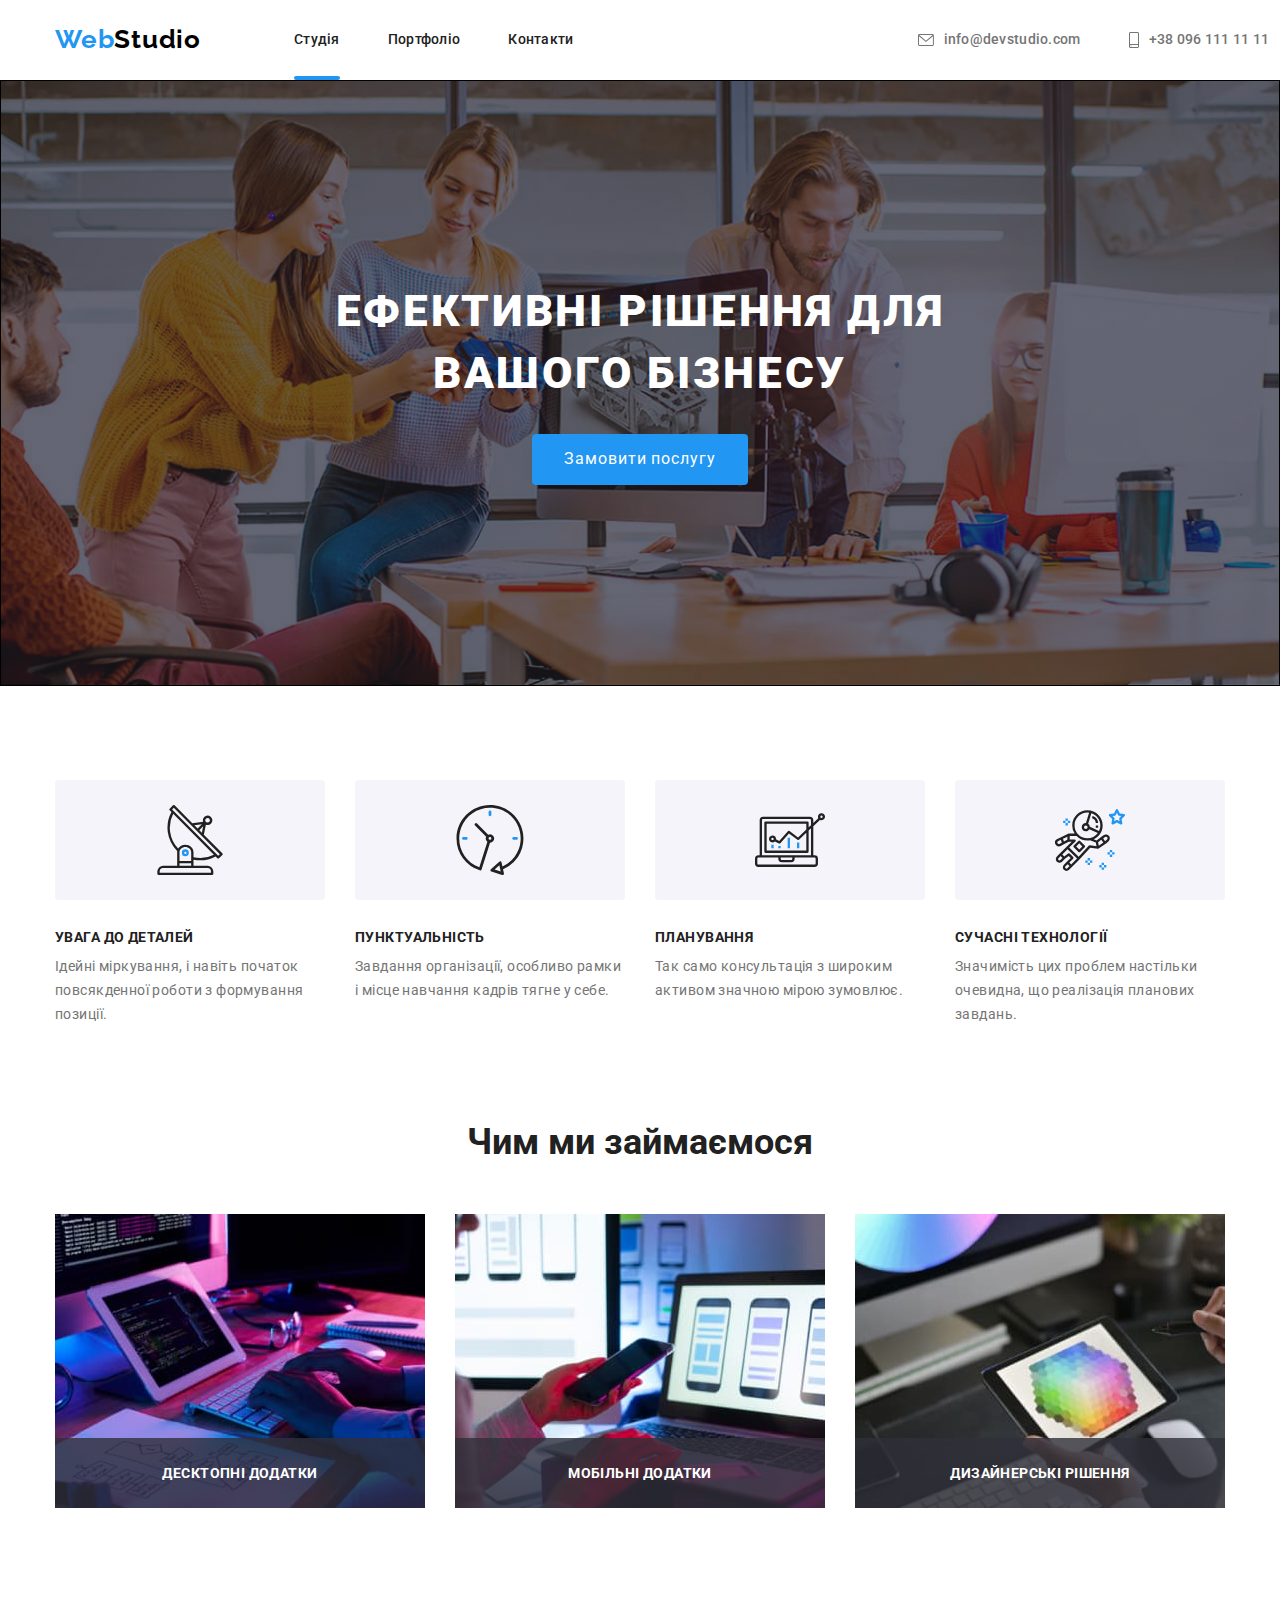
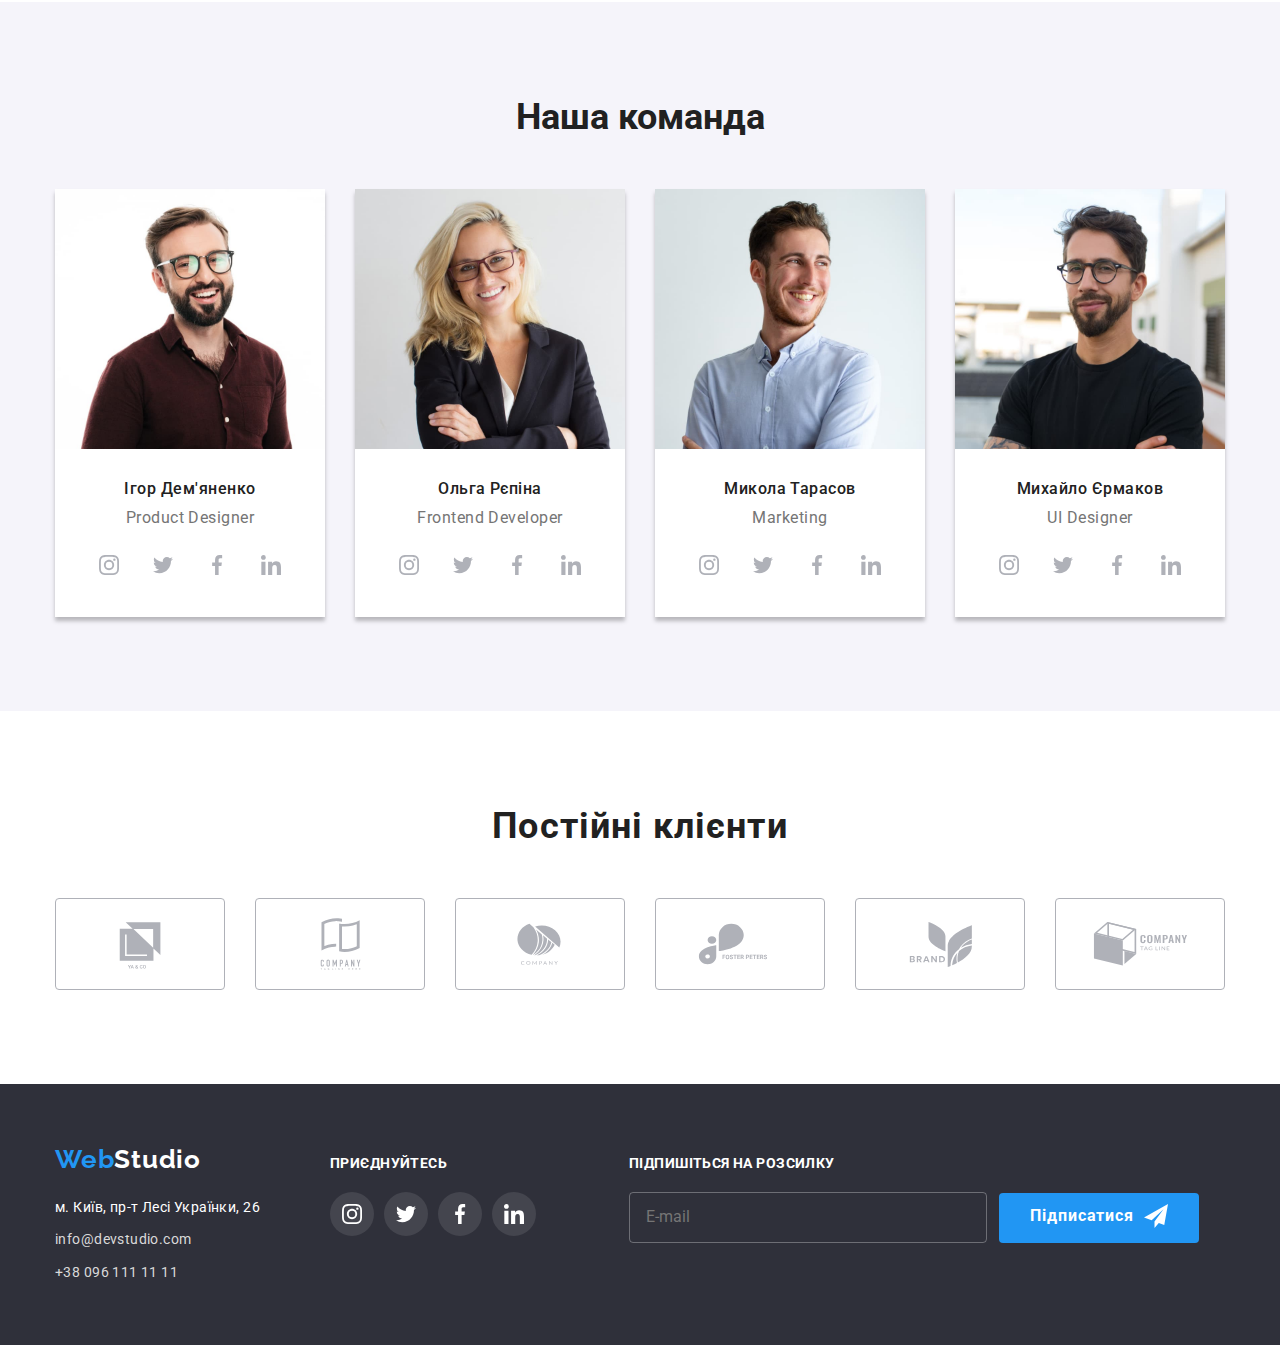
==== index.html @ 6f4618ee "added inputs to modal window" ====
<!DOCTYPE html>
<html lang="uk">
<head>
    <meta charset="UTF-8">
    <meta http-equiv="X-UA-Compatible" content="IE=edge">
    <meta name="viewport" content="width=device-width, initial-scale=1.0">
    <title>Студія</title>
    <link href="https://fonts.googleapis.com/css2?family=Raleway:wght@700&family=Roboto:wght@400;500;700;900&display=swap"
        rel="stylesheet" />
    <link rel="stylesheet" href="https://cdnjs.cloudflare.com/ajax/libs/modern-normalize/1.1.0/modern-normalize.min.css" />
    <link href="./css/styles.css" rel="stylesheet" />
</head>
<body>
   <header class="header header-index">
    <div class="container flex-container">
    <a href="./index.html" class="logo logo-header">Web<span class="studio">Studio</span></a>
    <nav class="navigation">
        <ul class="list nav-list">
            <li>
                <a href="./index.html" class="link index-link">Студія</a>
            </li>
            <li>
                <a href="./portfolio.html" class="link">Портфоліо</a>
            </li>
            <li>
                <a href="#" class="link">Контакти</a>
            </li>
        </ul>
    </nav>
    <ul class="list contact-list">
        <li>
            <a href="mailto:info@devstudio.com" class="contacts">
                <svg class="contacts-icon" width="16" height="12">
                    <use href="./images/icons.svg#icon-envelope"></use>
                </svg>
            info@devstudio.com</a>
        </li>
        <li>
            <a href="tel:+380961111111" class="contacts">
                <svg class="contacts-icon" width="10" height="16">
                    <use href="./images/icons.svg#icon-smartphone"></use>
                </svg>
            +38 096 111 11 11</a>
        </li>
    </ul>
    </div>
   </header> 
   <main>
    <!-- Шапка-->
    <div class="overlay">
    <section class="hero-section">
        <div class="container">
        <h1 class="hero-heading">Ефективні рішення для вашого бізнесу</h1>
        <button type="button" class="button" data-modal-open>Замовити послугу</button>
        </div>
    </section>
    </div>
    <!--Особливості-->
    <section class="features-section">
        <div class="container features-container">
        <h2 class="visually-hidden">Особливості</h2>
        <ul class="list features-list">
            <li class="feature">
                <div class="features-div">
                        <svg class="features-icon" width="70" height="70">
                            <use href="./images/icons.svg#icon-anthene"></use>
                        </svg>
                </div>
                <h3 class="second-heading">Увага до деталей</h3>
                <p class="paragraph">Ідейні міркування, і навіть початок повсякденної роботи з формування позиції.</p>
            </li>
            <li class="feature">
                <div class="features-div">
                    <svg class="features-icon" width="70" height="70">
                        <use href="./images/icons.svg#icon-clock"></use>
                    </svg>
                </div>
                <h3 class="second-heading">Пунктуальність</h3>
                <p class="paragraph">Завдання організації, особливо рамки і місце навчання кадрів тягне у себе.</p>
            </li>
            <li class="feature">
                <div class="features-div">
                    <svg class="features-icon" width="70" height="70">
                        <use href="./images/icons.svg#icon-diagramm"></use>
                    </svg>
                </div>
                <h3 class="second-heading">Планування</h3>
                <p class="paragraph">Так само консультація з широким активом значною мірою зумовлює.</p>
            </li>
            <li class="feature">
                <div class="features-div">
                    <svg class="features-icon" width="70" height="70">
                        <use href="./images/icons.svg#icon-astronaut-1"></use>
                    </svg>
                </div>
                <h3 class="second-heading">Сучасні технології</h3>
                <p class="paragraph">Значимість цих проблем настільки очевидна, що реалізація планових завдань.</p>
            </li>
        </ul>
        </div>
    </section>
    <!--Чим ми займаємося-->
    <section class="work-section">
        <div class="container">
        <h2 class="headings">Чим ми займаємося</h2>
        <ul class="list work-list">
            <li class="work-item">
            <div class="work-image">
                <img src="./images/box-1.jpg" alt="робота на ноутбуці" width="370" class="illustration" />
                <div class="work-description">
                    <p class="work-paragraph">десктопні додатки</p>
                </div>
            </div>
            </li>
            <li class="work-item">
            <div class="work-image">
                <img src="./images/box-2.jpg" alt="смартфон та нойтбук" width="370" class="illustration" />
                <div class="work-description">
                    <p class="work-paragraph">мобільні додатки</p>
                </div>
            </div>
            </li>
            <li class="work-item">
            <div class="work-image">
                <img src="./images/box-3.jpg" alt="кольорова палітра на планшеті" width="370" class="illustration" />
                <div class="work-description">
                    <p class="work-paragraph">дизайнерські рішення</p>
                </div>
            </div>
            </li>
        </ul>
        </div>
    </section>
    <!--Наша команда-->
    <section class="command-section">
        <div class="container">
        <h2 class="headings command-heading">Наша команда</h2>
        <ul class="list command-list">
            <li class="card">
                <img src="./images/member1.jpg" alt="хлопець в окулярах" width="270" />
                <div class="description">
                <h3 class="name">Ігор Дем'яненко</h3>
                <p lang="en">Product Designer</p>
                    <ul class="social-list">
                        <li>
                            <a href="#" class="social-div">
                                <svg  class="card-icon" width="20" height="20">
                                    <use href="./images/icons.svg#icon-instagram-card"></use>
                                </svg>
                            </a>
                        </li>
                        <li>
                            <a href="#" class="social-div">
                                <svg class="card-icon" width="20" height="20">
                                    <use href="./images/icons.svg#icon-twitter-card"></use>
                                </svg>
                            </a>
                        </li>
                        <li>
                            <a href="#" class="social-div">
                                    <svg class="card-icon" width="20" height="20">
                                        <use href="./images/icons.svg#icon-facebook-card"></use>
                                    </svg>
                            </a>
                        </li>
                        <li>
                            <a href="#" class="social-div">
                                    <svg class="card-icon" width="20" height="20">
                                        <use href="./images/icons.svg#icon-linkedin-card"></use>
                                    </svg>
                            </a>
                        </li>
                    </ul>
                </div>
            </li>
            <li class="card">
                <img src="./images/member2.jpg" alt="блондинка в окулярах" width="270" />
                <div class="description">
                <h3 class="name">Ольга Рєпіна</h3>
                <p lang="en">Frontend Developer</p>
                    <ul class="social-list">
                        <li>
                            <a href="#" class="social-div">
                                    <svg class="card-icon" width="20" height="20">
                                        <use href="./images/icons.svg#icon-instagram-card"></use>
                                    </svg>
                            </a>
                        </li>
                        <li>
                            <a href="#" class="social-div">
                                    <svg class="card-icon" width="20" height="20">
                                        <use href="./images/icons.svg#icon-twitter-card"></use>
                                    </svg>
                            </a>
                        </li>
                        <li>
                            <a href="#" class="social-div">
                                    <svg class="card-icon" width="20" height="20">
                                        <use href="./images/icons.svg#icon-facebook-card"></use>
                                    </svg>
                            </a>
                        </li>
                        <li>
                            <a href="#" class="social-div">
                                    <svg class="card-icon" width="20" height="20">
                                        <use href="./images/icons.svg#icon-linkedin-card"></use>
                                    </svg>
                            </a>
                        </li>
                    </ul>
            </li>
            <li class="card">
                <img src="./images/member3.jpg" alt="хлопець в білій сорочці" width="270" />
                <div class="description">
                <h3 class="name">Микола Тарасов</h3>
                <p lang="en">Marketing</p>
                    <ul class="social-list">
                        <li>
                            <a href="#" class="social-div">
                                    <svg class="card-icon" width="20" height="20">
                                        <use href="./images/icons.svg#icon-instagram-card"></use>
                                    </svg>
                            </a>
                        </li>
                        <li>
                            <a href="#" class="social-div">
                                    <svg class="card-icon" width="20" height="20">
                                        <use href="./images/icons.svg#icon-twitter-card"></use>
                                    </svg>
                            </a>
                        </li>
                        <li>
                            <a href="#" class="social-div">
                                    <svg class="card-icon" width="20" height="20">
                                        <use href="./images/icons.svg#icon-facebook-card"></use>
                                    </svg>
                            </a>
                        </li>
                        <li>
                            <a href="#" class="social-div">
                                    <svg class="card-icon" width="20" height="20">
                                        <use href="./images/icons.svg#icon-linkedin-card"></use>
                                    </svg>
                            </a>
                        </li>
                    </ul>
                </div>
            </li>
            <li class="card">
                <img src="./images/member4.jpg" alt="хлопець в окулярах" width="270" />
                <div class="description">
                <h3 class="name">Михайло Єрмаков</h3>
                <p lang="en">UI Designer</p>
                    <ul class="social-list">
                        <li>
                            <a href="#" class="social-div">
                                    <svg class="card-icon" width="20" height="20">
                                        <use href="./images/icons.svg#icon-instagram-card"></use>
                                    </svg>
                            </a>
                        </li>
                        <li>
                            <a href="#" class="social-div">
                                    <svg class="card-icon" width="20" height="20">
                                        <use href="./images/icons.svg#icon-twitter-card"></use>
                                    </svg>
                            </a>
                        </li>
                        <li>
                            <a href="#" class="social-div">
                                    <svg class="card-icon" width="20" height="20">
                                        <use href="./images/icons.svg#icon-facebook-card"></use>
                                    </svg>
                            </a>
                        </li>
                        <li>
                            <a href="#" class="social-div">
                                    <svg class="card-icon" width="20" height="20">
                                        <use href="./images/icons.svg#icon-linkedin-card"></use>
                                    </svg>
                            </a>
                        </li>
                    </ul>
                </div>
            </li>
        </ul>
        </div>
    </section>
    <!--Постійні клієнти-->
    <section class="clients">
        <div class="container">
        <h2 class="clients-heading">Постійні клієнти</h2>
        <ul class="clients-list">
            <li>
                <a href="#" class="clients-item">
                        <svg class="clients-logo" width="106" height="60">
                            <use href="./images/icons.svg#icon-client-1"></use>
                        </svg>
                </a>
            </li>
            <li>
                <a href="#" class="clients-item">
                        <svg class="clients-logo" width="106" height="60">
                            <use href="./images/icons.svg#icon-client-2"></use>
                        </svg>
                </a>
            </li>
            <li>
                <a href="#" class="clients-item">
                        <svg class="clients-logo" width="106" height="60">
                            <use href="./images/icons.svg#icon-client-3"></use>
                        </svg>
                </a>
            </li>
            <li>
                <a href="#" class="clients-item">
                        <svg class="clients-logo" width="106" height="60">
                            <use href="./images/icons.svg#icon-client-4"></use>
                        </svg>
                </a>
            </li>
            <li>
                <a href="#" class="clients-item">
                        <svg class="clients-logo" width="106" height="60">
                            <use href="./images/icons.svg#icon-client-5"></use>
                        </svg>
                </a>
            </li>
            <li>
                <a href="#" class="clients-item">
                        <svg class="clients-logo" width="106" height="60">
                            <use href="./images/icons.svg#icon-client-6"></use>
                        </svg>
                </a>
            </li>
        </ul>
        </div>
    </section>
   </main>
   <footer class="footer">
        <div class="container container-footer">
        <div class="footer-contacts">
        <a href="./index.html" class="logo logo-footer">Web<span class="span">Studio</span></a>
        <address class="address-footer">
            <ul class="list address-list">
                <li>
                    <a href="https://goo.gl/maps/hUavuSCWhN5DsAsW7" target="_blank" rel="noopener noreferrer nofollow" class="address">м. Київ, пр-т Лесі Українки, 26</a>
                </li>
                <li>
                    <a href="mailto:info@devstudio.com" class="contact">info@devstudio.com</a>
                </li>
                <li>
                    <a href="tel:+380961111111" class="contact">+38 096 111 11 11</a>
                </li>
            </ul>
        </address>
        </div>
        <div class="footer-socials">
            <p class="socials-heading">Приєднуйтесь</p>
            <ul class="footer-list">
                <li>
                    <a href="#" class="footer-icon">
                        <svg class="footer-svg" width="20" height="20">
                            <use href="./images/icons.svg#icon-instagram-card"></use>
                        </svg>
                    </a>
                </li>
                <li>
                   <a href="#" class="footer-icon">
                        <svg class="footer-svg" width="20" height="20">
                            <use href="./images/icons.svg#icon-twitter-card"></use>
                        </svg>
                    </a>
                </li>
                <li>
                    <a href="#" class="footer-icon">
                        <svg class="footer-svg" width="20" height="20">
                            <use href="./images/icons.svg#icon-facebook-card"></use>
                        </svg>
                    </a>
                </li>
                <li>
                    <a href="#" class="footer-icon">
                        <svg class="footer-svg" width="20" height="20">
                            <use href="./images/icons.svg#icon-linkedin-card"></use>
                        </svg>
                    </a>
                </li>
            </ul>
        </div>
            <form class="footer-form">
                <div class="footer-group">
                <label for="email" class="footer-label">Підпишіться на розсилку</label>
                <input type="email" name="email" id="email" placeholder="E-mail" />
                </div>
                <button type="submit" class="form-footer-button">Підписатися
                    <svg width="24" height="24">
                        <use href="./images/icons.svg#icon-send"></use>
                    </svg>
                </button>
            </form>
        </div>
   </footer>
   <div class="backdrop is-hidden" data-modal>
        <div class="modal">
            <button class="modal-close" data-modal-close>
                <svg class="close-button" width="18" height="18">
                    <use href="./images/close-icon.svg#icon-close"></use>
                </svg>
            </button>
            <form class="modal-form">
                <div role="group" aria-labelledby="modal-head">
            <p id="modal-head">Залиште свої дані, ми вам передзвонимо</p>
            <label for="name">Ім'я</label>
            <input type="text" name="name" id="name" />
            <label for="phone">Телефон</label>
            <input type="tel" name="tel" id="phone" />
            <label for="e-mail">Пошта</label>
            <input type="email" name="email" id="e-mail" />
            <label for="comment">Коментар</label>
            <textarea name="comment" id="comment" rows="5" placeholder="Введіть текст" ></textarea>
            <label for="checkbox">Погоджуюся з розсилкою та приймаю <a href="#">Умови договору</a></label>
            <input class="checkbox" type="checkbox" id="checkbox" value="Погоджуюся з розсилкою та приймаю Умови договору" name="checkbox" />
        </div>
   </div>
   <script src="./js/modal.js"></script>
</body>
</html>
---- css/styles.css ----
:root {
    --primary-background-color: #ffffff;
    --primary-heading-color: #212121;
    --accent-color: #2196f3;
    --primary-paragraph-color: #757575;
    --container-bg: #eeeeee; 
    --button-background: #f5f4fa; 
    --background-color: #2f303a;
    --contacts-footer: #d9d9d9; 
    --button-hover-focus: #188ce8; 
    --hero-bg-overlay: rgb(47, 48, 58, 0.4); 
    --hero-bg-color: #c4c4c4;
    --social-icons: #afb1b8;
}

* {
   margin: 0;
   padding: 0;
   outline: none;
}

body {
    background-color: var(--primary-background-color);
    color: var(--primary-heading-color);
    font-family: Roboto, sans-serif;
}

a, img {
   display: block;
}

/* header */
.logo,
.studio {
    color: var(--accent-color);
    font-family: Raleway, sans-serif;
    font-weight: 700;
    font-size: 26px;
    line-height: 1.2;
    text-decoration: none;
    letter-spacing: 0.03em;
}

.studio {
    color: #000000;
}

.header {
    background-color: var(--primary-background-color);
    border-bottom: 1px solid #eeeeee;
    margin-bottom: 0;
}

.link,
.contacts {
   position: relative;
   display: block;
   padding: 32px 0;
    color: var(--primary-heading-color);
    font-family: Roboto, sans-serif;
    font-weight: 500;
    font-size: 14px;
    line-height: 1.1;
    text-decoration:none;
    letter-spacing: 0.02em;

    transition-property: color;
    transition-duration: 250ms;
    transition-timing-function: cubic-bezier(0.4, 0, 0.2, 1);
}

.link:hover,
.link:focus,
.contacts:hover,
.contacts:focus{
    color: var(--accent-color);
}


.index-link::after,
.portfolio-header-link::after {
   position: absolute;
   bottom: 0;
   left: 0;
   content: '';
   display: block;
   width: 100%;
   height: 4px;
   background-color: var(--accent-color);
   border-radius: 2px;
   opacity: 1;

}

/*.link::after .index-link {
   opacity: 1;
}*/

.contacts {
   color: var(--primary-paragraph-color);
}
/* all lists */

 li {
    list-style-type:none;
    margin-bottom: 0;
 }
 
 /* hero */
 .hero-section {
    padding-top: 200px;
    padding-bottom: 200px;
    /*background-color: var(--background-color);*/
    text-align: center;
    max-width: 1600px;
    margin-left: auto;
    margin-right: auto;
    background-image: linear-gradient(to right, var(--hero-bg-overlay), var(--hero-bg-overlay)),
         url('../images/hero-background.jpg');
    background-size: cover;
    background-repeat: no-repeat;
    background-position: center;
    background-color: var(--hero-bg-color);
    border: 1px solid #000000;
 }

 .hero-heading {
    max-width: 696px;
    margin: 0 auto 30px;
    color: #ffffff;
    font-weight: 900;
    font-size: 44px;
    line-height: 1.4;
    text-transform: uppercase;
    letter-spacing: 0.06em;
 }

 .button:hover,
 .button:focus {
    background-color: var(--button-hover-focus);
    color: var(--primary-background-color);
 }

 /* Our features */

 .paragraph {
    color: var(--primary-paragraph-color);
    font-size:14px;
    font-weight:400;
    line-height:1.7;
    letter-spacing: 0.03em;
    margin-bottom: 0;
    margin-top: 0;
 }

 .second-heading {
    margin-bottom: 10px;
    margin-top: 0;
    font-size:14px;
    font-weight:700;
    line-height:1.1;
    text-transform: uppercase;
    letter-spacing: 0.03em;
 }

 .headings {
   margin-bottom: 50px;
   margin-left: auto;
   margin-right: auto;
   margin-top: 0;
    font-size:36px;
    font-weight:700;
    line-height:1.2;
    text-align:center;
 }

 /* Command */

 .command-section {
    background-color: var(--button-background);
    padding-top: 94px;
    padding-bottom: 94px;
 }

 .card {
    background-color: var(--primary-background-color);
 }

 .name {
    margin-bottom: 10px;
    margin-top: 0;
    font-weight: 500;
    font-size: 16px;
    line-height: 1.2;
    letter-spacing: 0.03em;
 }

 .description>p {
    margin-top: 0;
    margin-bottom: 0;
    color: var(--primary-paragraph-color);
    font-weight:400;
    font-size:16px;
    line-height:1.2;
    letter-spacing: 0.03em;
 }

 /* Footer */

 .footer {
   padding-top: 60px;
   padding-bottom: 60px;
   background-color: var(--background-color);
 }

 .span {
    color: var(--primary-background-color);
    letter-spacing: 0.03em;
 }

 .contact,
 .address {
    color: var(--contacts-footer);
    font-family: Roboto, sans-serif;
    font-weight: 400;
    font-size: 14px;
    line-height: 1.7;
    font-style:normal;
    text-decoration:none;
    letter-spacing:0.03em;

    transition-property: color;
    transition-duration: 250ms;
    transition-timing-function:cubic-bezier(0.4, 0, 0.2, 1);
 }

 .address {
    color: var(--primary-background-color);
 }

 /* Portfolio */
 .filter {
    display: block;
    padding: 6px 22px;
    margin-right: 8px;
    border-radius: 4px;
    background-color: var(--button-background);
    color:inherit;
    border: none;
    font-family:inherit;
    font-size:16px;
    font-weight:500;
    line-height:1.6;
    letter-spacing: 0.03em;

    transition-property: background-color, color, cursor, box-shadow;
    transition-duration: 250ms;
    transition-timing-function: cubic-bezier(0.4, 0, 0.2, 1);
 }

 .filter:hover,
 .filter:focus {
   background-color: var(--accent-color);
   color: var(--primary-background-color);
   cursor:pointer;
   box-shadow: 0px 2px 2px 0px rgba(0, 0, 0, 0.12),
    0px 1px 2px 0px rgba(0, 0, 0, 0.08),
    0px 3px 1px 0px rgba(0, 0, 0, 0.1);
 }

 .address:hover,
 .address:focus {
   color: var(--accent-color);
 }

 .contact:hover,
 .contact:focus {
   color:var(--accent-color);
 }

 .visually-hidden {
   position: absolute;
   white-space: nowrap;
   width: 1px;
   height: 1px;
   overflow: hidden;
   border: 0;
   padding: 0;
   clip: rect(0 0 0 0);
   clip-path: inset(50%);
   margin: -1px;
 }

 .portfolio-link {
   color: var(--primary-heading-color);
   text-decoration: none;

   transition-property: box-shadow;
   transition-duration: 250ms;
   transition-timing-function:cubic-bezier(0.4, 0, 0.2, 1);
 }

 .portfolio-link:hover,
 .portfolio-link:focus {
   box-shadow: 0px 4px 4px 0px rgba(0, 0, 0, 0.25);
 }

 .card-heading {
   margin-bottom: 4px;
   margin-top: 0;
   font-weight: 700;
   font-size: 18px;
   line-height: 2;
   letter-spacing: o.06em;
 }

 .link-paragraph {
   margin-top: 0;
   margin-bottom: 0;
   color: var(--primary-paragraph-color);
   font-weight: 400;
   font-size: 16px;
   line-height: 2;
   letter-spacing: 0.06em;
 }

 /* block model */

.container {
   width: 1200px;
   padding-left: 15px;
   padding-right: 15px;
   margin-left: auto;
   margin-right: auto;
}

 .logo-header {
   box-sizing: border-box;
   display: inline-block;
   padding-top: 24px;
   padding-bottom: 25px;
 }

 .list {
   padding: 0;
   margin: 0;
 }

 .button {
   display: block;
   padding: 10px 32px;
   margin-top: 30px;
   margin-left: auto;
   margin-right: auto;
   border: none;
   border-radius: 4px;
   background-color: var(--accent-color);
   color: var(--primary-background-color);
   font-family: inherit;
   font-size: 16px;
   line-height: 1.9;
   cursor: pointer;
   letter-spacing: 0.06em;

   transition-property: background-color;
   transition-duration: 250ms;
   transition-timing-function: cubic-bezier(0.4, 0, 0.2, 1);
 }

 .features-list {
   display: flex;
 }

 .feature {
   width: 270px;
 } 
 
 .work-list {
   display: flex;
 }

 section {
   margin-top: 0;
   margin-bottom: 0;
 }

 .command-heading {
   margin-left: auto;
   margin-right: auto
   margin-bottom: 50px;
 }

 .command-list {
   display: flex;
 }

 .logo-footer {
   display: block;
   margin-bottom: 20px;
   
 }

 .address-footer {
   display: inline-block;
   box-sizing: border-box;
  
 }

 .block {
   display: inline-block;
 }

 .contact {
   margin-top: 9px;
 }

 /* portfolio-block-model */

 .filter-list {
   display: flex;
   margin-right: auto;
   margin-left: auto;
   margin-bottom: 50px;
   justify-content: center;
 }

.list.card-list {
   display: flex;
   flex-wrap: wrap;
   margin-right: -30px;
   margin-bottom: -30px;
}

/* flex */
.nav-list {
   display: flex;
   justify-content: space-between;
   margin-right: 344px;
}

.contact-list {
   display: flex;
   align-items: center;
}

.nav-list li:not(:last-child) {
   margin-right: 48px;
}

.contact-list li:not(:last-child) {
   margin-right: 48px;
}

.container.flex-container {
   display: flex;
   align-items: center;
}

.nav-list li {
   padding: 32px, 0;
}

.features-list > li:not(:last-child) {
   margin-right: 30px;
}

.description {
   text-align: center;
   padding-bottom: 30px;
}

.command-list > .card:not(:last-child) {
   margin-right: 30px;
}

.filter.marketing {
   margin-right: 0;
}

.flex-card {
   flex-basis:calc(100% / 3 - 30px);
   margin-right: 30px;
   margin-bottom: 30px;
   overflow: hidden;

   transition-property: opacity, box-shadow;
   transition-duration: 250ms;
   transition-timing-function: cubic-bezier(0.4, 0, 0.2, 1); 
}

.flex-card:hover,
.flex-card:focus {
   box-shadow: 0px 4px 4px 0px #00000040;
}

.card-description {
   padding: 20px 24px;
   border: 1px solid #eeeeee;
   border-top: none;
}

.navigation {
   margin-left: 93px;
}

.features-section {
   padding-top: 94px;
   padding-bottom: 94px;
}

.work-section {
   padding-bottom: 94px;
}

.work-item:not(:last-child) {
   margin-right: 30px;
}

.work-image {
   position: relative;
}

.description {
   padding-top: 30px;
   padding-bottom: 30px;
}

.filter-section {
   padding-top: 94px;
   padding-bottom: 94px;
}

.container-footer {
   display: flex;
   align-items: baseline;
}

/* svg */
.contacts-icon {
   fill: var(--primary-paragraph-color);
   margin-right: 10px;
   display: inline-block;
   transition-property: fill;
   transition-duration: 250ms;
   transition-timing-function: cubic-bezier(0.4, 0, 0.2, 1);
}

.contacts {
   display: flex;
   align-items: center;
   transition-property: fill;
   transition-duration: 250ms;
   transition-timing-function: cubic-bezier(0.4, 0, 0.2, 1);
}

.contact-list > li:last-child {
   min-width: 142px;
}

.contacts:hover .contacts-icon,
.contacts:focus .contacts-icon  {
   fill: var(--accent-color);
}

/*features*/
.features-div {
   margin-bottom: 30px;
   width: 270px;
   height: 120px;
   background-color: var(--button-background);
   border: none;
   border-radius: 4px;
}

.features-icon {
   margin: 25px 100px;
}

/* command */
.social-list {
   margin-top: 16px;
   justify-content: center;
   padding-left: 0;
}
.command-list > .card {
   box-shadow: 0px 4px 4px 0px rgba(0, 0, 0, 0.25);
}

.social-list {
   display: flex;
}

.social-div {
   width: 44px;
   height: 44px;
   border-radius: 22px;  
   background-color: #ffffff;

   transition-property: background-color, fill;
   transition-duration: 250ms;
   transition-timing-function: cubic-bezier(0.4, 0, 0.2, 1);
}

.card-icon {
   fill: var(--social-icons);
   margin: 12px;

   transition-property: fill;
   transition-duration: 250ms;
   transition-timing-function: cubic-bezier(0.4, 0, 0.2, 1);
}

.social-list > li:not(:last-child) {
   margin-right: 10px;
}

.social-div:hover,
.social-div:focus {
   background-color: var(--accent-color);
   fill: #fff;
}

.card-icon:hover,
.card-icon:focus {
   fill: var(--primary-background-color);
}

.social-div:hover .card-icon, 
.social-div:focus .card-icon {
   fill: var(--primary-background-color);
}


/* Clients */
.clients {
   padding-top: 94px;
   padding-bottom: 94px;
}

.clients-heading {
   margin-left: auto;
   margin-right: auto;
   text-align: center;
   font-weight: 700;
   font-size: 36px;
   line-height: 1.2;
   letter-spacing: 0.03em;
}

.clients-list {
   display: flex;
   margin-top: 50px;
   margin-left: auto;
   margin-right: auto;
}

.clients-item {
   width: 170px;
   height: 92px;
   border: 1px solid rgba(175, 177, 184, 1);
   border-radius: 4px;

   transition-property: border-color, fill;
   transition-duration: 250ms;
   transition-timing-function: cubic-bezier(0.4, 0, 0.2, 1);
   
}

.clients-list > li:not(:last-child) {
   margin-right: 30px;
}

.clients-item:hover,
.clients-item:focus {
   border-color: #2196f3;
}

.clients-item:hover > .clients-logo,
.clients-item:focus > .clients-logo {
   fill: #2196f3;
}

.clients-logo {
   fill: var(--social-icons);
   margin: 16px 32px;

   transition-property: fill;
   transition-duration: 250ms;
   transition-timing-function: cubic-bezier(0.4, 0, 0.2, 1);
}

 .clients-item > use:hover,
 .clients-item > use:focus {
   border-color: transparent;
 }
/* footer */
.socials-heading {
   color: var(--primary-background-color);
   font-size: 14px;
   font-weight: 700;
   line-height: 1.2;
   letter-spacing: 0.03em;
   text-transform: uppercase;
}

.footer-socials {
   margin-left: 70px;
}

.footer-icon {
   width: 44px;
   height: 44px;
   border-radius: 22px;
   background-color: rgba(255, 255, 255, 0.1);

   transition-property: background-color;
   transition-duration: 250ms;
   transition-timing-function: cubic-bezier(0.4, 0, 0.2, 1);
}

.footer-svg {
   margin: 12px;
   fill: var(--primary-background-color);
}

.footer-list {
   display: flex;
   margin-top: 20px;
   padding-left: 0;
}

.footer-list > li:not(:last-child) {
   margin-right: 10px;
}

.footer-icon:hover,
.footer-icon:focus {
   background-color: var(--accent-color);
}

.footer-icon:focus {
   background-color: var(--accent-color);
}
/*position*/

.work-description {
   position: absolute;
   left: 0;
   bottom: 0;
   width: 100%;
   height: 70px;
   padding-top: 27px;
   padding-bottom: 27px;
   background-color: rgba(47, 48, 58, 0.8);
}

.work-paragraph {
   font-weight: 700;
   font-size: 14px;
   line-height: 1.2;
   text-align: center;
   color: var(--primary-background-color);
   letter-spacing: 0.03em;
   text-transform: uppercase;
}

.card-thumb {
   position: relative;
   overflow: hidden;

   transition-property: opacity, transform;
   transition-duration: 250ms;
   transition-timing-function: cubic-bezier(0.4, 0, 0.2, 1);
}

.card-thumb::before {
   position: absolute;
   top: 0;
   left: 0;
   content: '';
   width: 100%;
   height: 294px;
   background-color:rgba(33, 150, 243, 0.9);
   display: inline-block;
   opacity: 0;
   transform: translateY(100%);

   transition-property: opacity, transform;
   transition-duration: 250ms;
   transition-timing-function:cubic-bezier(0.4, 0, 0.2, 1);

}

.flex-card:hover > .card-thumb::before,
.flex-card:hover>.card-thumb>.card-hover {
   opacity:1;
   transform: translateY(0);
}

.flex-card:focus-within>.card-thumb::before,
.flex-card:focus-within>.card-thumb>.card-hover {
   opacity: 1;
   transform: translateY(0);
}

.card-hover {
   position: absolute;
   width: 322px;
   height: 168px;
   padding: 63px 24px;
   font-weight: 400;
   font-size: 18px;
   line-height: 1.6;
   letter-spacing: 0.03em;
   color: var(--primary-background-color);
   opacity: 0;
   transform: translateY(294px);

   transition-property: opacity, transform;
   transition-duration: 250ms;
   transition-timing-function: cubic-bezier(0.4, 0, 0.2, 1);
}

.backdrop {
   position: fixed;
   opacity: 1;
   top: 0;
   left: 0;
   width: 100%;
   height: 100%;
   background-color: rgba(0, 0, 0, 0.2);

   transition: opacity 250ms cubic-bezier(0.4, 0, 0.2, 1),
               visibility 250ms cubic-bezier(0.4, 0, 0.2, 1);
}

.backdrop.is-hidden {
   opacity: 0;
   pointer-events: none;
   visibility: hidden;

   transition: opacity 250ms cubic-bezier(0.4, 0, 0.2, 1),
               visibility 250ms cubic-bezier(0.4, 0, 0.2, 1);
}

.backdrop.is-hidden .modal {
   transform: translate(-50%, -50%) scale(0.9);
   transition: transform 250ms cubic-bezier(0.4, 0, 0.2, 1);
}

.modal {
   position: relative;
   top: 50%;
   left: 50%;
   transform: translate(-50%, -50%);
   padding: 40px;
   width: 528px;
   height: 581px;
   background-color: var(--primary-background-color);

   transform: translate(-50%, -50%) scale(1);
   transition: transform 250ms cubic-bezier(0.4, 0, 0.2, 1);
            
}

.modal-close {
   position: absolute;
   top: 8px;
   right: 8px;
   width: 30px;
   height: 30px;
   display: flex;
   align-items: center;
   justify-content: center;
   padding: 6px;
   border-radius: 50%;
   background-color: var(--primary-background-color);
   border: 1px solid rgba(0, 0, 0, 0.1);
}

.close-button {
   cursor: pointer;
}

.close-button > use {
   fill: #000000;
}

.header.header-index {
   border: none;
}

.footer-label {
   display: block;
   margin-bottom: 20px;
   text-transform: uppercase;
   font-weight: 700;
   font-size: 14px;
   line-height: 1.2;
   letter-spacing: 0.03em;
   color: var(--primary-background-color);
}

.footer-form input {
   width: 358px;
   padding: 15px 16px;
   border-radius: 4px;
   border: 1px solid rgba(255, 255, 255, 0.3);
   background-color: transparent;

   transition: border 250ms cubic-bezier(0.4, 0, 0.2, 1);
}

.footer-form input:hover,
.footer-form input:focus {
   border: 1px solid var(--accent-color);
}

.footer-form input:placeholder {
   font-weight: 400;
   font-size: 16px;
   line-height: 1.25;
   letter-spacing: 0.03em;
   color: rgba(255, 255, 255, 0.6);
}

.form-footer-button {
   display: flex;
   justify-content: center;
   align-items: center;
   width: 200px;
   height: 50px;
   margin-left: 12px;
   padding: 10px 28px 13px 28px;
   border-radius: 4px;
   border: none;
   background-color: var(--accent-color);

   font-weight: 700;
   font-size: 16px;
   line-height: 1.875;
   letter-spacing: 0.06em;
   text-align: center;
   color: var(--primary-background-color);

   transition: background-color, box-shadow 250ms cubic-bezier(0.4, 0, 0.2, 1);
}

.form-footer-button:hover,
.form-footer-button:focus-within {
   background-color: var(--button-hover-focus);
   box-shadow: 0px 4px 4px 0px rgba(0, 0, 0, 0.25);
}

.footer-form use {
   fill: var(--primary-background-color);
}

.footer-form svg {
   margin-left: 10px;
}

.footer-form {
   display: flex;
   align-items: flex-end;
   width: 573px;
   margin-left: 93px;
}

.modal p {
   font-weight: 700;
   font-size: 20px;
   line-height: 1.172;
   letter-spacing: 0.03em;
   text-align: center;
   margin-bottom: 12px;
}

.modal-form label {
   font-weight: 400;
   font-size: 12px;
   line-height: 1.2;
   letter-spacing: 0.01em;
   color: var(--primary-paragraph-color);
}

.modal-form input {
   width: 100%;
   height: 40px;
   margin-top: 4px;
   margin-bottom: 10px;
   padding: 11px 12px;
   border: 1px solid rgba(33, 33, 33, 0.2);
   border-radius: 4px;
}

.modal-form textarea {
   width: 100%;
   margin-top: 4px;
   margin-bottom: 20px;
   padding: 12px 16px;
   border: 1px solid rgba(33, 33, 33, 0.2);
   border-radius: 4px;
   resize: none;
}

.modal-form textarea::placeholder {
   font-weight: 400;
   font-size: 12px;
   line-height: 1.2;
   letter-spacing: 0.01em;
   color: rgba(117, 117, 117, 0.5);
}

label > a {
   display: inline-block;
}

.checkbox {
   width: 16px;
   height: 15px;
}
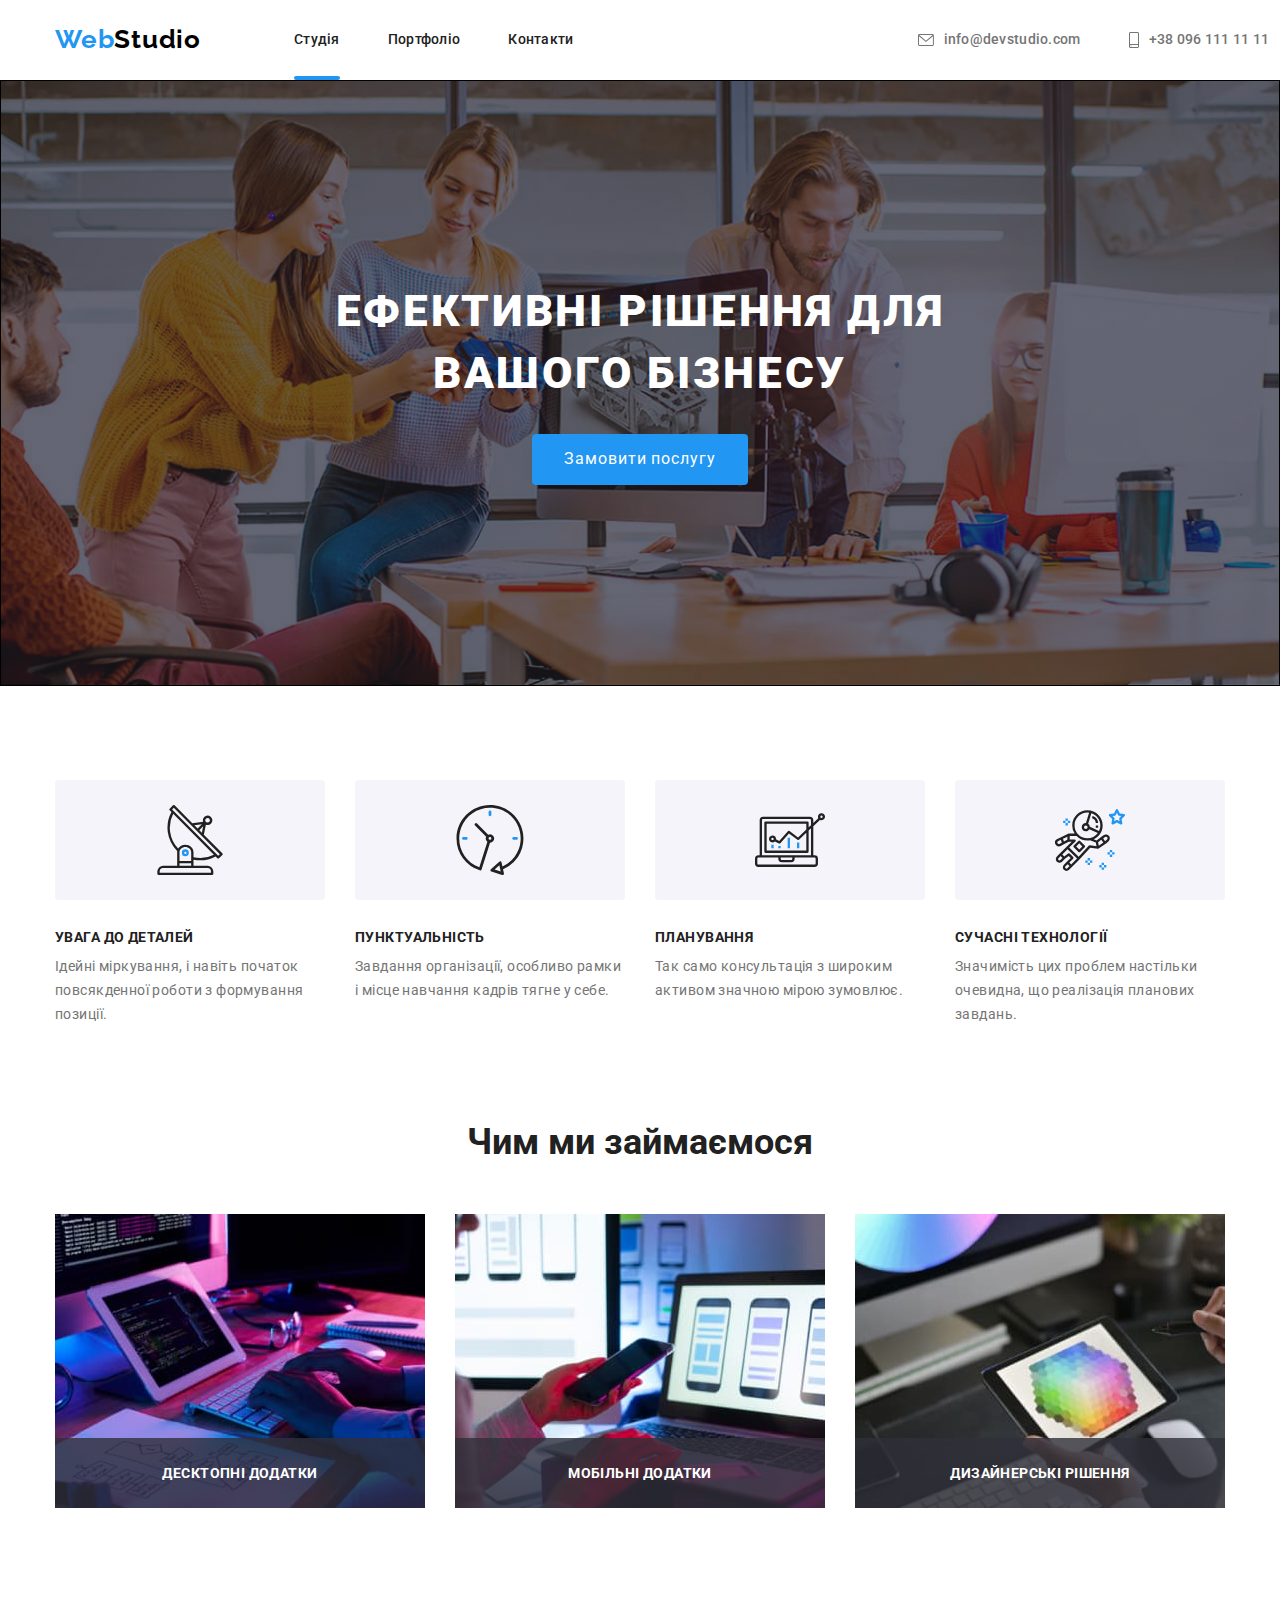
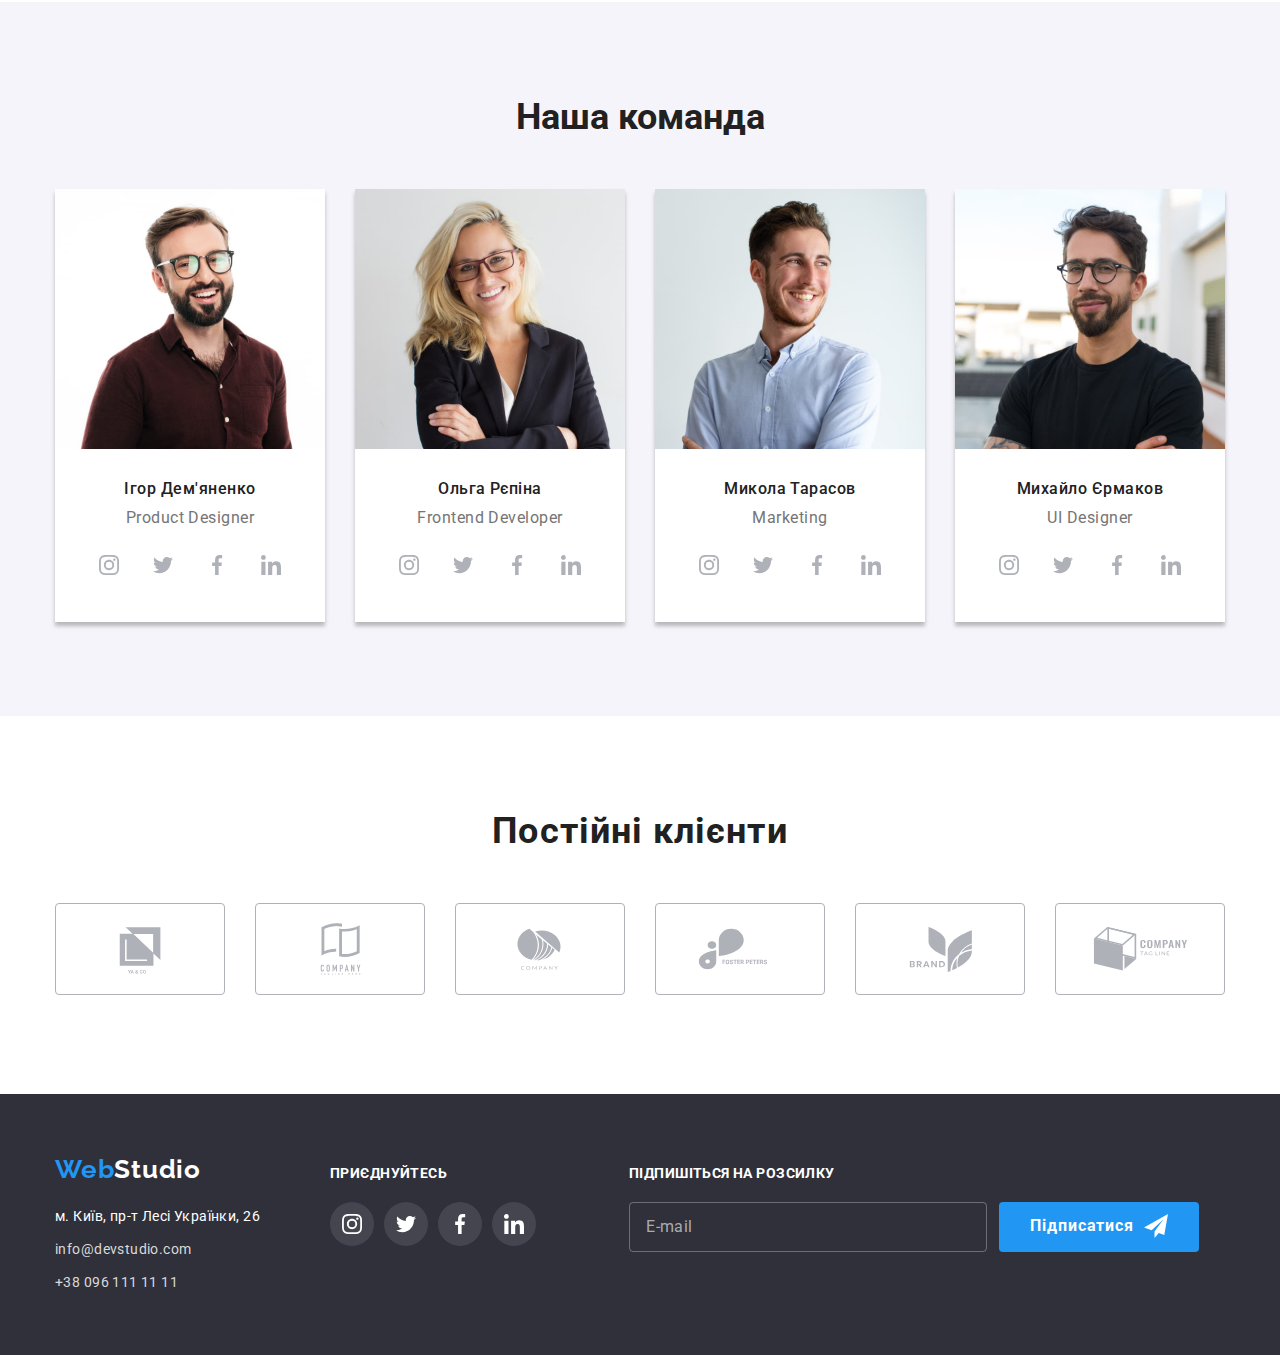
==== commit 66207544: "corrected mistakes" ====
--- a/index.html
+++ b/index.html
@@ -405,23 +405,47 @@
         <div class="modal">
             <button class="modal-close" data-modal-close>
                 <svg class="close-button" width="18" height="18">
-                    <use href="./images/close-icon.svg#icon-close"></use>
+                    <use href="./images/icons.svg#icon-close"></use>
                 </svg>
             </button>
             <form class="modal-form">
                 <div role="group" aria-labelledby="modal-head">
             <p id="modal-head">Залиште свої дані, ми вам передзвонимо</p>
-            <label for="name">Ім'я</label>
-            <input type="text" name="name" id="name" />
-            <label for="phone">Телефон</label>
-            <input type="tel" name="tel" id="phone" />
-            <label for="e-mail">Пошта</label>
-            <input type="email" name="email" id="e-mail" />
-            <label for="comment">Коментар</label>
-            <textarea name="comment" id="comment" rows="5" placeholder="Введіть текст" ></textarea>
-            <label for="checkbox">Погоджуюся з розсилкою та приймаю <a href="#">Умови договору</a></label>
-            <input class="checkbox" type="checkbox" id="checkbox" value="Погоджуюся з розсилкою та приймаю Умови договору" name="checkbox" />
-        </div>
+            <label>Ім'я
+            <input class="modal-input" type="text" name="name" />
+            <svg class="icon-modal" width="18" height="18">
+                <use href="./images/icons.svg#icon-person"></use>
+            </svg>
+            </label>
+            <label>Телефон
+            <input class="modal-input" type="tel" name="tel" />
+            <svg class="icon-modal" width="18" height="18">
+                <use href="./images/icons.svg#icon-phone"></use>
+            </label>
+            <label>Пошта
+            <input class="modal-input" type="email" name="email" />
+            <svg class="icon-modal" width="18" height="18">
+                <use href="./images/icons.svg#icon-email"></use>
+            </svg>
+            </label>
+            <label>Коментар
+            <textarea name="comment" rows="5" placeholder="Введіть текст" ></textarea>
+            </label>
+            <label class="checkbox-label">
+                <svg width="16" height="15" class="checkbox-border">
+                    <use href="./images/icons.svg#icon-border" class="check-border"></use>
+                </svg>
+            <input type="checkbox" class="checkbox-input" value="Погоджуюся з розсилкою та приймаю Умови договору" enabled name="checkbox" />
+            <svg width="15" height="15" class="checkbox-icon">
+                <use href="./images/icons.svg#icon-icon-check-1" class="check-icon"></use>
+            </svg>
+            <span class="checkbox-text">
+            Погоджуюся з розсилкою та приймаю <a href="#" class="contract">Умови договору</a>
+            </span>
+            </label>
+        <button type="submit">Відправити</button>
+        </div>
+        </form>
    </div>
    <script src="./js/modal.js"></script>
 </body>
--- a/css/styles.css
+++ b/css/styles.css
@@ -16,7 +16,7 @@
 * {
    margin: 0;
    padding: 0;
-   outline: none;
+
 }
 
 body {
@@ -25,8 +25,12 @@
     font-family: Roboto, sans-serif;
 }
 
-a, img {
+img {
    display: block;
+}
+
+a {
+   display: inline-block;
 }
 
 /* header */
@@ -856,6 +860,7 @@
    padding: 40px;
    width: 528px;
    height: 581px;
+   border-radius: 4px;
    background-color: var(--primary-background-color);
 
    transform: translate(-50%, -50%) scale(1);
@@ -876,6 +881,9 @@
    border-radius: 50%;
    background-color: var(--primary-background-color);
    border: 1px solid rgba(0, 0, 0, 0.1);
+   cursor: pointer;
+
+   transition: fill 250ms cubic-bezier(0.4, 0, 0.2, 1);
 }
 
 .close-button {
@@ -884,6 +892,7 @@
 
 .close-button > use {
    fill: #000000;
+   transition: fill 250ms cubic-bezier(0.4, 0, 0.2, 1);
 }
 
 .header.header-index {
@@ -914,9 +923,18 @@
 .footer-form input:hover,
 .footer-form input:focus {
    border: 1px solid var(--accent-color);
-}
-
-.footer-form input:placeholder {
+   outline: var(--accent-color);
+}
+
+.footer-form input::placeholder {
+   font-weight: 400;
+   font-size: 16px;
+   line-height: 1.25;
+   letter-spacing: 0.03em;
+   color: rgba(255, 255, 255, 0.6);
+}
+
+.footer-form input:not(:placeholder-shown) {
    font-weight: 400;
    font-size: 16px;
    line-height: 1.25;
@@ -935,6 +953,7 @@
    border-radius: 4px;
    border: none;
    background-color: var(--accent-color);
+   cursor: pointer;
 
    font-weight: 700;
    font-size: 16px;
@@ -965,6 +984,10 @@
    align-items: flex-end;
    width: 573px;
    margin-left: 93px;
+}
+
+.modal-form {
+   padding-bottom: 30px;
 }
 
 .modal p {
@@ -977,6 +1000,8 @@
 }
 
 .modal-form label {
+   position: relative;
+
    font-weight: 400;
    font-size: 12px;
    line-height: 1.2;
@@ -984,24 +1009,32 @@
    color: var(--primary-paragraph-color);
 }
 
-.modal-form input {
+.modal-input {
    width: 100%;
    height: 40px;
    margin-top: 4px;
    margin-bottom: 10px;
-   padding: 11px 12px;
+   padding: 11px 12px 11px 42px;
    border: 1px solid rgba(33, 33, 33, 0.2);
    border-radius: 4px;
+
+   transition: fill, border-color 250ms cubic-bezier(0.4, 0, 0.2, 1);
+}
+
+.modal-input + svg {
+   transition: fill 250ms cubic-bezier(0.4, 0, 0.2, 1);
 }
 
 .modal-form textarea {
    width: 100%;
+   height: 120px;
    margin-top: 4px;
-   margin-bottom: 20px;
    padding: 12px 16px;
    border: 1px solid rgba(33, 33, 33, 0.2);
    border-radius: 4px;
    resize: none;
+
+   transition: border-color 250ms cubic-bezier(0.4, 0, 0.2, 1);
 }
 
 .modal-form textarea::placeholder {
@@ -1016,12 +1049,204 @@
    display: inline-block;
 }
 
-.checkbox {
+
+.modal-form input[type="checkbox"] {
    width: 16px;
    height: 15px;
-}
-
-
-
-
-
+   margin: 0 8.38px 0 0;
+}
+
+.modal-form button {
+   display: flex;
+   justify-content: center;
+   align-items: center;
+   width: 200px;
+   height: 50px;
+   background-color: var(--accent-color);
+   border: 1px solid transparent;
+   border-radius: 4px;
+   padding: 10px 52px;
+   margin-top: 30px;
+   margin-bottom: 30px;
+   margin-left: auto;
+   margin-right: auto;
+   cursor: pointer;
+
+   font-weight: 700;
+   font-size: 16px;
+   line-height: 1.875;
+   letter-spacing: 0.06em;
+   color: var(--primary-background-color);
+
+   transition: background-color, box-shadow 250ms cubic-bezier(0.4, 0, 0.2, 1);
+
+}
+
+.icon-modal {
+   position: absolute;
+   left: 12px;
+   bottom: 50%;
+   transform: translateY(25%);
+}
+
+.modal-input:hover + svg,
+.modal-input:hover {
+   fill: var(--accent-color);
+   border-color: var(--accent-color);
+   outline: var(--accent-color);
+}
+
+.modal-input:focus + svg,
+.modal-input:focus {
+   fill: var(--accent-color);
+   border-color: var(--accent-color);
+   outline: var(--accent-color);
+}
+
+textarea:hover,
+textarea:focus {
+   border-color: var(--accent-color);
+   outline: var(--accent-color);
+}
+
+.modal-close:hover use {
+   fill: var(--accent-color);
+}
+
+.modal-form button:hover,
+.modal-form button:focus {
+   background-color: var(--button-hover-focus);
+   box-shadow: 0px 4px 4px 0px rgba(0, 0, 0, 0.25);
+}
+
+.checkbox-input {
+   border-radius: 2px;
+   display: block;
+   appearance: none;
+}
+
+.checkbox-label {
+   display: flex;
+   align-items: center;
+   justify-content: center;
+   margin-left: 13px;
+   margin-top: 8px;
+}
+
+.checkbox-text {
+   margin-left: 7px;
+   font-weight: 400px;
+   font-size: 14px;
+   line-height: 1.7;
+   letter-spacing: 0.03em;
+   color: var(--primary-paragraph-color);
+   width: 400px;
+}
+.checkbox-icon,
+.checkbox-input,
+.checkbox-border {
+   position: absolute;
+   top:50%;
+   left: 0;
+   transform: translateY(-50%);
+}
+
+.checkbox-icon {
+   left: 0.5px;
+}
+
+.checkbox-input:checked {
+   background-color: var(--accent-color);
+}
+
+.checkbox-input:checked .checkbox-icon {
+   opacity: 1;
+}
+
+.contract {
+   color: var(--accent-color);
+}
+
+
+
+
+
+
+
+
+
+
+
+
+
+
+
+
+
+
+
+
+
+
+
+
+
+
+
+
+
+
+
+
+
+
+
+
+
+
+
+
+
+
+
+
+
+
+
+
+
+
+
+
+
+
+
+
+
+
+
+
+
+
+
+
+
+
+
+
+
+
+
+
+
+
+
+
+
+
+
+
+
+
+
+
